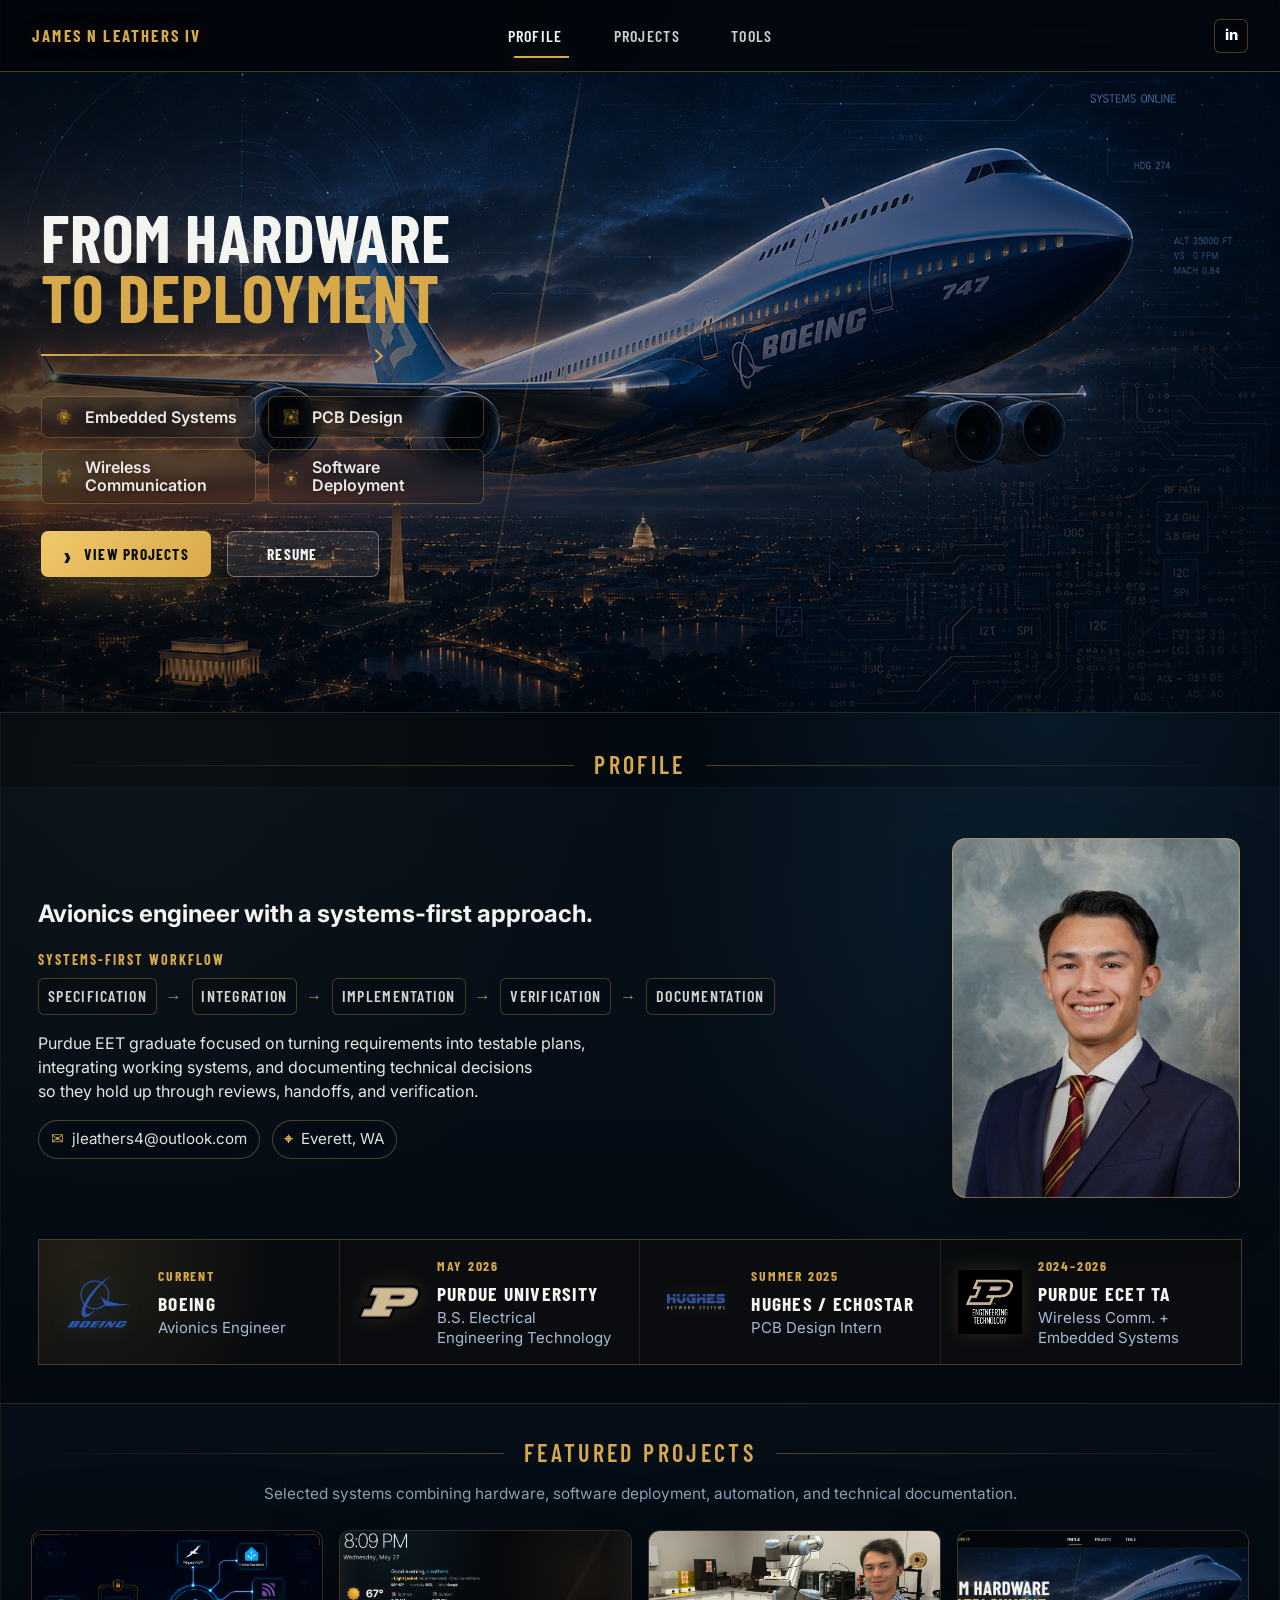
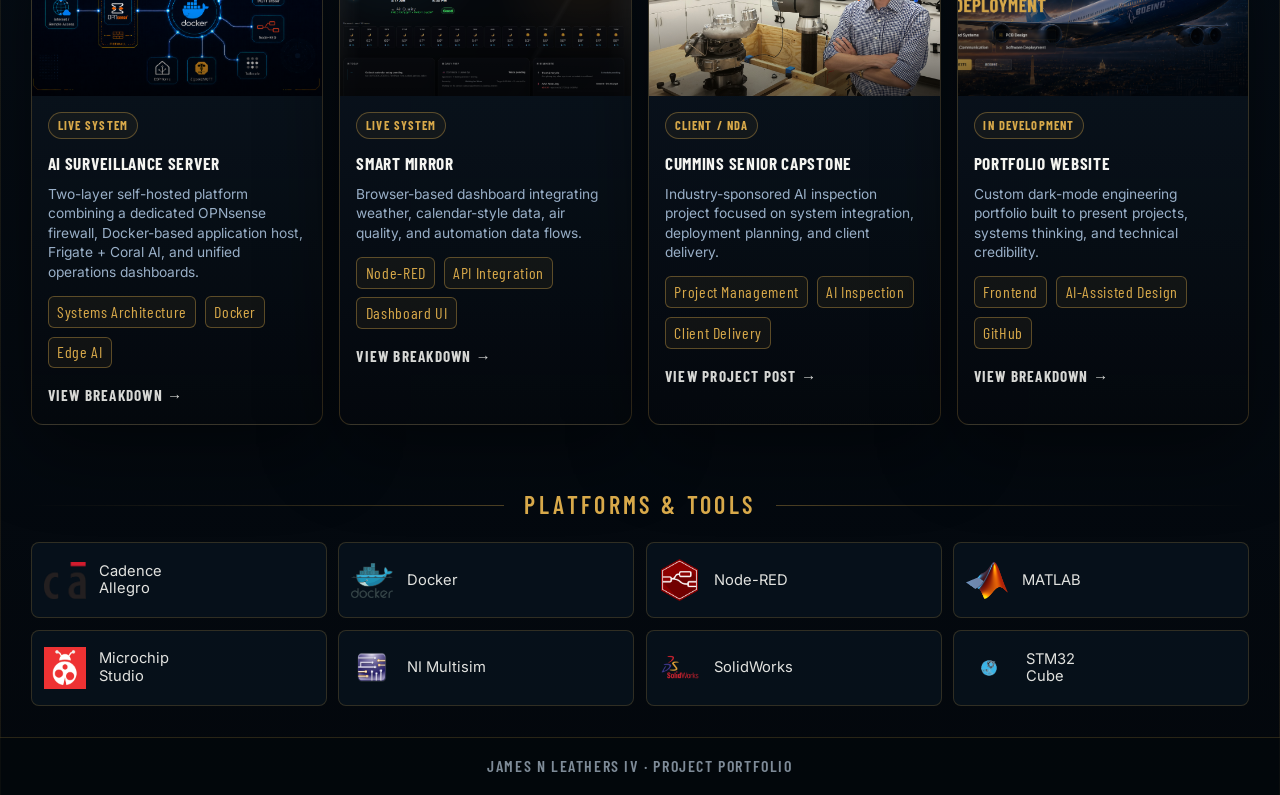
==== index.html @ 1b61bed4 "Add files via upload" ====
<!DOCTYPE html>
<html lang="en">
<head>
  <meta charset="UTF-8" />
  <meta name="viewport" content="width=device-width, initial-scale=1.0" />
  <title>James Leathers IV | Project Portfolio</title>
  <meta name="description" content="Project portfolio for James Leathers IV — embedded systems, PCB design, RF, automation, and intelligent systems." />
  <link rel="stylesheet" href="styles.css" />
  <link rel="preconnect" href="https://fonts.googleapis.com">
  <link rel="preconnect" href="https://fonts.gstatic.com" crossorigin>
  <link href="https://fonts.googleapis.com/css2?family=Barlow+Condensed:wght@500;600;700&family=Inter:wght@400;500;600;700&display=swap" rel="stylesheet">
</head>
<body>
  <div class="site-shell">
    <header class="topbar">
      <a class="brand" href="#top" aria-label="James Leathers IV home"><span class="brand-word">JAMES N LEATHERS IV</span></a>
      <nav class="nav" aria-label="Primary navigation">
        <a href="#profile">Profile</a>
        <a href="#projects">Projects</a>
        <a href="#tools">Tools</a>
      </nav>
      <a class="nav-icon" href="https://www.linkedin.com/in/james-n-leathers-iv/" target="_blank" rel="noreferrer" aria-label="LinkedIn profile">in</a>
    </header>

    <main id="top">
      <section class="hero hero-with-background">
        <div class="hero-background" role="img" aria-label="Boeing 747 over Washington D.C. with electronics overlay"></div>
        <div class="hero-copy">
          <p class="eyebrow">Project Portfolio</p>
          <h1 class="hero-positioning"><span>From Hardware</span><strong>To Deployment</strong></h1>
          <div class="rule"></div>
          <div class="focus-grid" aria-label="Primary engineering focus areas">
            <span><img class="focus-icon" src="assets/focus-embedded-systems.png" alt=""> Embedded Systems</span>
            <span><img class="focus-icon" src="assets/focus-pcb-design.png" alt=""> PCB Design</span>
            <span><img class="focus-icon" src="assets/focus-wireless-communication.png" alt=""> Wireless Communication</span>
            <span><img class="focus-icon" src="assets/focus-software-deployment.png" alt=""> Software Deployment</span>
          </div>
          <div class="hero-actions">
            <a class="btn btn-primary" href="#projects"><span class="btn-arrow">›</span>View Projects</a>
            <a class="btn btn-secondary btn-resume" href="resume.pdf" target="_blank" download="Leathers_James_Resume_2025.pdf">Resume <span class="download-icon">↓</span></a>
          </div>
        </div>
      </section>

      <section class="profile-title-wrap" aria-label="Profile section heading">
        <div class="section-title"><span></span><h2>Profile</h2><span></span></div>
      </section>

      <section class="profile-snapshot integrated-profile" id="profile" aria-label="Profile and experience">
        <div class="profile-main">
          <h2>Avionics engineer with a systems-first approach.</h2>

          <div class="workflow-block" aria-label="Systems-first workflow">
            <div class="workflow-caption">Systems-first workflow</div>
            <div class="method-line">
              <span>Specification</span>
              <i>→</i>
              <span>Integration</span>
              <i>→</i>
              <span>Implementation</span>
              <i>→</i>
              <span>Verification</span>
              <i>→</i>
              <span>Documentation</span>
            </div>
          </div>

          <p>
            Purdue EET graduate focused on turning requirements into testable plans,<br>integrating working systems, and documenting technical decisions<br>so they hold up through reviews, handoffs, and verification.
          </p>

          <div class="profile-contact-row" aria-label="Contact information">
            <a href="mailto:jleathers4@outlook.com"><span>✉</span>jleathers4@outlook.com</a>
            <span><span>⌖</span>Everett, WA</span>
          </div>
        </div>

        <div class="profile-photo-card">
          <div class="profile-photo-placeholder">
            <span>Professional<br>Headshot</span>
          </div>
        </div>

        <div class="experience-timeline" aria-label="Education and experience timeline">
          <article class="timeline-item current">
            <img class="timeline-logo boeing-timeline-logo" src="assets/boeing-logo.webp" alt="Boeing logo">
            <div>
              <span class="timeline-year">Current</span>
              <h3>Boeing</h3>
              <p>Avionics Engineer</p>
            </div>
          </article>
          <article class="timeline-item">
            <img class="timeline-logo" src="assets/purdue-logo.png" alt="Purdue University logo">
            <div>
              <span class="timeline-year">May 2026</span>
              <h3>Purdue University</h3>
              <p>B.S. Electrical Engineering Technology</p>
            </div>
          </article>
          <article class="timeline-item">
            <img class="timeline-logo hughes-timeline-logo" src="assets/hughes-logo.svg" alt="Hughes Network Systems logo">
            <div>
              <span class="timeline-year">Summer 2025</span>
              <h3>Hughes / EchoStar</h3>
              <p>PCB Design Intern</p>
            </div>
          </article>
          <article class="timeline-item">
            <img class="timeline-logo" src="assets/soet-logo.png" alt="Purdue Engineering Technology logo">
            <div>
              <span class="timeline-year">2024–2026</span>
              <h3>Purdue ECET TA</h3>
              <p>Wireless Comm. + Embedded Systems</p>
            </div>
          </article>
        </div>
      </section>

      <section class="section" id="projects">
        <div class="section-title"><span></span><h2>Featured Projects</h2><span></span></div>
        <p class="section-subtitle">Selected systems combining hardware, software deployment, automation, and technical documentation.</p>
        <div class="project-grid">
          <a class="project-card project-link-card" href="ai-surveillance-server.html">
            <div class="project-image img-server"></div>
            <div class="project-body">
              <span class="status-label">Live System</span>
              <h3>AI Surveillance Server</h3>
              <p class="project-summary">Two-layer self-hosted platform combining a dedicated OPNsense firewall, Docker-based application host, Frigate + Coral AI, and unified operations dashboards.</p>
              <div class="tags"><span>Systems Architecture</span><span>Docker</span><span>Edge AI</span></div>
              <span class="project-cta">View Breakdown →</span>
            </div>
          </a>

          <a class="project-card project-link-card" href="smart-mirror.html">
            <div class="project-image img-smart-mirror-photo"></div>
            <div class="project-body">
              <span class="status-label">Live System</span>
              <h3>Smart Mirror</h3>
              <p class="project-summary">Browser-based dashboard integrating weather, calendar-style data, air quality, and automation data flows.</p>
              <div class="tags"><span>Node-RED</span><span>API Integration</span><span>Dashboard UI</span></div>
              <span class="project-cta">View Breakdown →</span>
            </div>
          </a>

          <a class="project-card project-link-card" href="https://www.linkedin.com/posts/activity-7455342329000775680-ZQ-w/" target="_blank" rel="noreferrer">
            <div class="project-image img-cummins-photo"></div>
            <div class="project-body">
              <span class="status-label">Client / NDA</span>
              <h3>Cummins Senior Capstone</h3>
              <p class="project-summary">Industry-sponsored AI inspection project focused on system integration, deployment planning, and client delivery.</p>
              <div class="tags"><span>Project Management</span><span>AI Inspection</span><span>Client Delivery</span></div>
              <span class="project-cta">View Project Post →</span>
            </div>
          </a>

          <a class="project-card project-link-card" href="portfolio-website.html">
            <div class="project-image img-portfolio-website"></div>
            <div class="project-body">
              <span class="status-label">In Development</span>
              <h3>Portfolio Website</h3>
              <p class="project-summary">Custom dark-mode engineering portfolio built to present projects, systems thinking, and technical credibility.</p>
              <div class="tags"><span>Frontend</span><span>AI-Assisted Design</span><span>GitHub</span></div>
              <span class="project-cta">View Breakdown →</span>
            </div>
          </a>
        </div>
      </section>

      <section class="tools" id="tools">
        <div class="section-title compact"><span></span><h2>Platforms &amp; Tools</h2><span></span></div>
        <div class="tool-grid logo-tool-grid">
          <span><img src="assets/cadence-logo.png" alt="Cadence logo"><em>Cadence<br>Allegro</em></span>
          <span><img src="assets/docker-logo.png" alt="Docker logo"><em>Docker</em></span>
          <span><img src="assets/node-red-logo.png" alt="Node-RED logo"><em>Node-RED</em></span>
          <span><img src="assets/matlab-logo.png" alt="MATLAB logo"><em>MATLAB</em></span>
          <span><img src="assets/microchip-studio-logo.png" alt="Microchip Studio logo"><em>Microchip<br>Studio</em></span>
          <span><img src="assets/ni-multisim-logo.webp" alt="NI Multisim logo"><em>NI Multisim</em></span>
          <span><img src="assets/solidworks-logo.png" alt="SolidWorks logo"><em>SolidWorks</em></span>
          <span class="stm32-tool"><img src="assets/stm32-cube-logo-transparent.png" alt="STM32 Cube logo"><em>STM32<br>Cube</em></span>
        </div>
      </section>
    </main>
      <footer class="footer"><span>James N Leathers IV · Project Portfolio</span></footer>
  </div>
  <script src="script.js"></script>
</body>
</html>
---- styles.css ----
:root{--bg:#04080d;--panel:#07111b;--ink:#f4f4f0;--muted:#9aa8b7;--gold:#d8a94a;--gold-2:#f0c86a;--blue:#2d8fd7;--line:rgba(216,169,74,.34);--shadow:0 24px 80px rgba(0,0,0,.48)}*{box-sizing:border-box}html{scroll-behavior:smooth}body{margin:0;color:var(--ink);background:radial-gradient(circle at 78% 12%,rgba(45,143,215,.16),transparent 36rem),radial-gradient(circle at 12% 32%,rgba(216,169,74,.09),transparent 30rem),linear-gradient(180deg,#03060a 0%,#06101a 45%,#03070c 100%);font-family:Inter,system-ui,-apple-system,BlinkMacSystemFont,"Segoe UI",sans-serif;line-height:1.5;overflow-x:hidden}body:before{content:"";position:fixed;inset:0;pointer-events:none;opacity:.22;background-image:linear-gradient(rgba(255,255,255,.035) 1px,transparent 1px),linear-gradient(90deg,rgba(255,255,255,.035) 1px,transparent 1px);background-size:44px 44px;mask-image:linear-gradient(to bottom,#000,transparent 75%)}a{color:inherit;text-decoration:none}.site-shell{min-height:100vh;background:linear-gradient(90deg,rgba(216,169,74,.10) 0 1px,transparent 1px calc(100% - 1px),rgba(216,169,74,.10) calc(100% - 1px) 100%)}.topbar{position:sticky;top:0;z-index:30;height:76px;display:flex;align-items:center;justify-content:space-between;padding:0 clamp(1.25rem,4vw,3rem);background:rgba(3,7,12,.84);backdrop-filter:blur(18px);border-bottom:1px solid var(--line)}.brand-mark{font-family:"Barlow Condensed",sans-serif;font-size:2.6rem;line-height:1;font-weight:700;letter-spacing:-.1em;color:var(--gold);text-shadow:0 0 24px rgba(216,169,74,.25)}.brand-mark.small{font-size:2rem}.nav{display:flex;align-items:center;gap:clamp(1rem,4vw,3rem);text-transform:uppercase;font-family:"Barlow Condensed",sans-serif;letter-spacing:.08em;font-weight:600}.nav a{color:rgba(244,244,240,.84);position:relative;padding:1.7rem 0}.nav a:hover,.nav a.active{color:var(--ink)}.nav a.active:after,.nav a:hover:after{content:"";position:absolute;height:2px;left:12%;right:12%;bottom:.95rem;background:var(--gold);box-shadow:0 0 20px rgba(216,169,74,.5)}.nav-icon{display:grid;place-items:center;width:34px;height:34px;border:1px solid var(--line);border-radius:6px;color:var(--gold);font-weight:800}.hero{min-height:580px;display:grid;grid-template-columns:minmax(0,.92fr) minmax(0,1.28fr);border-bottom:1px solid rgba(216,169,74,.16);overflow:hidden}.hero-copy{position:relative;padding:clamp(3.5rem,7vw,6.25rem) clamp(1.5rem,5vw,4rem);isolation:isolate}.hero-copy:before{content:"";position:absolute;inset:0;opacity:.34;z-index:-1;background:linear-gradient(135deg,transparent 0 76%,rgba(216,169,74,.5) 76% calc(76% + 2px),transparent calc(76% + 2px)),radial-gradient(circle at 10% 90%,rgba(216,169,74,.08),transparent 16rem),repeating-linear-gradient(0deg,transparent 0 24px,rgba(216,169,74,.05) 24px 25px)}.eyebrow{color:var(--gold);text-transform:uppercase;font-family:"Barlow Condensed",sans-serif;letter-spacing:.12em;font-size:clamp(1rem,1.3vw,1.25rem);font-weight:600;margin:0 0 1.35rem}h1{margin:0;font-family:"Barlow Condensed",sans-serif;text-transform:uppercase;line-height:.9;letter-spacing:.01em;font-size:clamp(5.25rem,11vw,9.5rem)}h1 span,h1 strong{display:block}h1 span{color:var(--ink)}h1 strong{color:var(--gold);font-weight:700}.rule{width:min(100%,440px);height:2px;background:linear-gradient(90deg,var(--gold),transparent);margin:2rem 0 1.65rem;position:relative}.rule:after{content:"";position:absolute;right:0;top:-3px;width:8px;height:8px;border-top:2px solid var(--gold);border-right:2px solid var(--gold);transform:rotate(45deg)}.specialties{margin:0;color:var(--ink);font-size:clamp(1rem,1.4vw,1.18rem);font-weight:500}.specialties span{color:var(--gold);margin:0 .5rem}.support{color:var(--muted);max-width:410px;font-size:1.05rem;margin:1.25rem 0 2.2rem}.hero-actions{display:flex;align-items:center;gap:1.4rem;flex-wrap:wrap}.btn{min-height:54px;display:inline-flex;align-items:center;justify-content:center;gap:.7rem;padding:0 1.75rem;border-radius:7px;text-transform:uppercase;font-family:"Barlow Condensed",sans-serif;letter-spacing:.08em;font-weight:700;font-size:1.05rem;transition:transform .18s ease}.btn:hover{transform:translateY(-2px)}.btn-primary{background:linear-gradient(135deg,var(--gold-2),var(--gold));color:#080b0f;box-shadow:0 14px 36px rgba(216,169,74,.24)}.btn-secondary{background:rgba(4,8,13,.42);border:1px solid var(--gold);color:var(--ink);min-width:140px}.btn-arrow{font-size:1.8rem;line-height:.6}.hero-visual{position:relative;min-height:580px;border-left:2px solid var(--line);clip-path:polygon(8% 0,100% 0,100% 100%,0 100%);margin-left:-5rem;background:#07111b}.flight-panel{position:absolute;inset:0;overflow:hidden;background:linear-gradient(180deg,rgba(9,42,69,.55),rgba(4,8,13,.22) 45%,rgba(4,8,13,.95)),radial-gradient(circle at 74% 20%,rgba(63,173,255,.26),transparent 22rem),radial-gradient(circle at 34% 54%,rgba(216,169,74,.14),transparent 18rem),linear-gradient(135deg,#081522,#02060b)}.flight-panel:before{content:"";position:absolute;inset:0;background:linear-gradient(rgba(45,143,215,.08) 1px,transparent 1px),linear-gradient(90deg,rgba(45,143,215,.08) 1px,transparent 1px);background-size:34px 34px;opacity:.55}.flight-panel:after{content:"";position:absolute;left:10%;right:-15%;bottom:0;height:34%;background:radial-gradient(circle at 20% 40%,rgba(216,169,74,.55) 0 1px,transparent 3px),radial-gradient(circle at 70% 60%,rgba(216,169,74,.45) 0 1px,transparent 3px);background-size:32px 20px,44px 28px;opacity:.58;transform:perspective(450px) rotateX(60deg);transform-origin:bottom}.plane{position:absolute;width:min(65vw,720px);height:230px;top:22%;right:3%;transform:rotate(-10deg);filter:drop-shadow(0 28px 50px rgba(0,0,0,.55))}.fuselage{position:absolute;width:76%;height:42%;right:0;top:35%;border-radius:100% 14% 20% 100%/60% 50% 50% 60%;background:linear-gradient(175deg,rgba(255,255,255,.9),rgba(91,119,148,.96) 35%,rgba(6,35,65,.95) 54%,rgba(2,10,18,.98) 78%);overflow:hidden}.fuselage:before{content:"787";position:absolute;right:17%;top:22%;font-family:"Barlow Condensed",sans-serif;color:rgba(255,255,255,.78);font-weight:700;letter-spacing:.15em}.fuselage:after{content:"";position:absolute;left:14%;right:22%;top:32%;height:6px;background:repeating-linear-gradient(90deg,rgba(244,244,240,.72) 0 7px,transparent 7px 18px);border-radius:999px}.wing{position:absolute;background:linear-gradient(90deg,rgba(17,35,52,.7),rgba(196,218,237,.9),rgba(18,34,50,.6));height:18px;border-radius:100%}.wing-left{width:54%;top:68%;left:8%;transform:rotate(18deg)}.wing-right{width:44%;top:45%;right:20%;transform:rotate(-16deg)}.tail{position:absolute;left:17%;top:22%;width:75px;height:100px;background:linear-gradient(135deg,#163f64,#a9c6dd);clip-path:polygon(24% 100%,82% 0,100% 100%);opacity:.9}.engine-left,.engine-right{position:absolute;width:72px;height:72px;border-radius:50%;background:radial-gradient(circle,#07101a 0 25%,#d3e5f5 27% 37%,#0b1d2d 39% 100%);border:2px solid rgba(255,255,255,.25)}.engine-left{left:36%;top:64%}.engine-right{right:19%;top:68%;width:62px;height:62px}.hud-radar{position:absolute;width:250px;height:250px;left:16%;top:12%;border-radius:50%;border:1px solid rgba(216,169,74,.45);box-shadow:inset 0 0 0 44px rgba(216,169,74,.035),inset 0 0 0 82px rgba(45,143,215,.06)}.hud-radar:before,.hud-radar:after{content:"";position:absolute;inset:50% auto auto 50%;width:50%;height:1px;transform-origin:left;background:linear-gradient(90deg,rgba(216,169,74,.85),transparent)}.hud-radar:before{transform:rotate(28deg)}.hud-radar:after{transform:rotate(120deg)}.hud-scanline{position:absolute;top:14%;left:0;right:0;height:1px;background:linear-gradient(90deg,transparent,rgba(99,183,255,.8),transparent);box-shadow:0 0 24px rgba(99,183,255,.68)}.circuit-overlay{position:absolute;right:5%;bottom:9%;width:42%;height:34%;opacity:.72;background:linear-gradient(90deg,transparent 0 20%,rgba(216,169,74,.22) 20% 21%,transparent 21%),linear-gradient(0deg,transparent 0 35%,rgba(216,169,74,.18) 35% 36%,transparent 36%),linear-gradient(90deg,rgba(216,169,74,.14),transparent);border-left:1px solid rgba(216,169,74,.32);border-bottom:1px solid rgba(216,169,74,.32)}.chip-label{position:absolute;font-family:"Barlow Condensed",sans-serif;letter-spacing:.08em;color:rgba(157,202,242,.82);font-size:.82rem}.chip-label.top{top:-130%;right:2%}.chip-label.rf{right:5%;top:6%;color:rgba(216,169,74,.9)}.chip-label.bus{left:18%;bottom:18%}.section,.experience-band,.tools{padding:2.4rem clamp(1.25rem,3vw,2.6rem)}.section-title{display:grid;grid-template-columns:1fr auto 1fr;align-items:center;gap:1.25rem;margin-bottom:1.6rem}.section-title span{height:1px;background:linear-gradient(90deg,transparent,var(--line))}.section-title span:last-child{background:linear-gradient(90deg,var(--line),transparent)}.section-title h2{margin:0;color:var(--gold);text-transform:uppercase;font-family:"Barlow Condensed",sans-serif;letter-spacing:.14em;font-weight:600;font-size:clamp(1.2rem,2vw,1.5rem)}.section-title.compact{margin-bottom:1.2rem}.project-grid{display:grid;grid-template-columns:repeat(4,minmax(0,1fr));gap:clamp(1rem,2vw,1.45rem)}.project-card{background:linear-gradient(180deg,rgba(12,23,35,.92),rgba(4,8,13,.9));border:1px solid rgba(216,169,74,.22);border-radius:12px;overflow:hidden;box-shadow:var(--shadow);transition:transform .18s ease,border-color .18s ease}.project-card:hover{transform:translateY(-4px);border-color:rgba(216,169,74,.55)}.project-image{min-height:195px;position:relative;overflow:hidden;background:#07111b}.project-image:after{content:"";position:absolute;inset:0;background:linear-gradient(180deg,transparent 45%,rgba(0,0,0,.55))}.img-server{background-image:url('assets/ai-surveillance-server-cover.png');background-size:cover;background-position:center;background-repeat:no-repeat}.camera-dome{position:absolute;left:10%;top:10%;width:72px;height:52px;border-radius:80px 80px 16px 16px;background:radial-gradient(circle at 45% 55%,#111 0 22%,#cfd7de 23% 43%,#1a222b 44%);z-index:1}.rack-lights{position:absolute;left:32%;right:10%;top:20%;bottom:14%;background:radial-gradient(circle,rgba(45,143,215,1) 0 2px,transparent 3px);background-size:26px 21px;box-shadow:inset 0 0 0 1px rgba(255,255,255,.08)}.img-robot{background:linear-gradient(180deg,rgba(255,255,255,.14),transparent),linear-gradient(135deg,#1f252a,#111820 60%,#05080d)}.robot-dog{position:absolute;left:16%;top:30%;width:70%;height:42%}.robot-body{position:absolute;width:62%;height:46%;left:22%;top:18%;border-radius:15px;background:linear-gradient(135deg,#2c3034,#d8a94a 36%,#1a1d21 38%,#111);box-shadow:0 12px 24px rgba(0,0,0,.35)}.robot-head{position:absolute;width:22%;height:40%;left:4%;top:22%;border-radius:10px;background:linear-gradient(135deg,#d8a94a,#1a1d21)}.leg{position:absolute;width:9px;height:70px;background:#0d1116;border-radius:999px;transform-origin:top}.l1{left:28%;top:55%;transform:rotate(18deg)}.l2{left:42%;top:55%;transform:rotate(-12deg)}.l3{right:28%;top:55%;transform:rotate(15deg)}.l4{right:10%;top:55%;transform:rotate(-18deg)}.img-radio{background:radial-gradient(circle at 72% 15%,rgba(216,169,74,.38),transparent 9rem),repeating-linear-gradient(90deg,rgba(216,169,74,.17) 0 1px,transparent 1px 18px),linear-gradient(135deg,#0d1b17,#02070b)}.radio-board{position:absolute;inset:24px;border:1px solid rgba(216,169,74,.32);border-radius:10px;background:radial-gradient(circle,rgba(216,169,74,.75) 0 2px,transparent 3px),linear-gradient(135deg,#13281e,#08100d);background-size:24px 24px,auto}.lcd{position:absolute;top:28%;left:17%;width:58%;padding:.7rem .6rem;text-align:center;background:#94a969;color:#18200a;border:4px solid #101610;border-radius:6px;font-family:"Barlow Condensed",sans-serif;font-size:2rem;font-weight:700}.lcd small{font-size:.9rem}.knob{position:absolute;width:54px;height:54px;right:10%;bottom:12%;border-radius:50%;background:radial-gradient(circle,#f3eee2 0 14%,#7e8589 15% 48%,#15191c 49%)}.img-cummins{background:linear-gradient(180deg,rgba(255,255,255,.08),transparent),linear-gradient(135deg,#17301f,#05100b 70%)}.engine-block{position:absolute;left:12%;right:12%;top:31%;height:45%;border-radius:10px;background:linear-gradient(90deg,#2d5d3f 0 66%,#0c2f20 66%),repeating-linear-gradient(90deg,rgba(255,255,255,.18) 0 4px,transparent 4px 18px);box-shadow:0 0 0 3px rgba(32,68,44,.7),0 18px 34px rgba(0,0,0,.45)}.engine-lines{position:absolute;left:17%;top:20%;width:72%;height:20%;border-top:8px solid #244b32;border-bottom:6px solid #244b32}.project-body{padding:1.1rem 1.15rem 1.25rem}.project-body h3{margin:0 0 .85rem;font-family:"Barlow Condensed",sans-serif;text-transform:uppercase;letter-spacing:.04em;font-size:clamp(1.15rem,1.7vw,1.45rem)}.tags{display:flex;gap:.55rem;flex-wrap:wrap}.tags span{border:1px solid rgba(216,169,74,.38);color:var(--gold);border-radius:6px;padding:.25rem .6rem;font-family:"Barlow Condensed",sans-serif;letter-spacing:.04em;background:rgba(216,169,74,.06)}.experience-band{padding-top:.5rem}.cred-grid{display:grid;grid-template-columns:1.3fr 1fr .8fr .8fr;gap:0;border-top:1px solid rgba(216,169,74,.18);border-bottom:1px solid rgba(216,169,74,.18);background:rgba(4,8,13,.38)}.cred{display:flex;gap:1rem;align-items:center;min-height:112px;padding:1.25rem clamp(1rem,2vw,1.75rem);border-right:1px solid rgba(216,169,74,.22)}.cred:last-child{border-right:0}.cred h3{margin:0;font-family:"Barlow Condensed",sans-serif;text-transform:uppercase;letter-spacing:.06em;font-size:1.25rem}.cred p{margin:.15rem 0 0;color:var(--muted);font-size:.95rem}.cred strong{color:var(--gold);font-weight:600}.cred-icon{min-width:48px;height:48px;border:1px solid rgba(216,169,74,.3);border-radius:9px;display:grid;place-items:center;color:var(--gold);font-size:1.55rem}.purdue-p{font-family:Georgia,serif;font-size:2rem;font-weight:900;border:none;filter:drop-shadow(0 0 12px rgba(216,169,74,.2))}.tools{padding-top:.25rem}.tool-grid{display:grid;grid-template-columns:repeat(8,minmax(0,1fr));gap:.7rem}.tool-grid span{min-height:68px;display:flex;align-items:center;gap:.7rem;padding:.75rem;border-radius:8px;background:rgba(8,18,29,.86);border:1px solid rgba(216,169,74,.2);color:rgba(244,244,240,.92);font-size:.92rem}.tool-grid b{width:30px;height:30px;display:grid;place-items:center;color:var(--gold);background:rgba(216,169,74,.08);border-radius:6px;font-family:"Barlow Condensed",sans-serif;font-size:1.05rem}.footer{display:grid;grid-template-columns:auto 1fr auto auto;gap:clamp(1rem,5vw,4rem);align-items:center;padding:1.7rem clamp(1.25rem,3vw,2.6rem);border-top:1px solid rgba(216,169,74,.2);color:var(--muted);background:rgba(3,7,12,.72)}.footer a:hover{color:var(--gold)}@media(max-width:980px){.topbar{height:auto;min-height:72px}.nav{gap:1.2rem}.hero{grid-template-columns:1fr}.hero-visual{clip-path:none;margin-left:0;min-height:420px;border-left:0;border-top:1px solid var(--line)}.project-grid{grid-template-columns:repeat(2,minmax(0,1fr))}.cred-grid{grid-template-columns:repeat(2,1fr)}.cred:nth-child(2){border-right:0}.cred:nth-child(1),.cred:nth-child(2){border-bottom:1px solid rgba(216,169,74,.22)}.tool-grid{grid-template-columns:repeat(4,minmax(0,1fr))}.footer{grid-template-columns:1fr}}@media(max-width:640px){.topbar{align-items:flex-start;gap:1rem;padding-top:1rem;padding-bottom:1rem}.nav{display:none}.nav-icon{margin-left:auto}h1{font-size:clamp(4.5rem,22vw,6.5rem)}.hero-copy{padding:3rem 1.25rem}.hero-visual{min-height:340px}.plane{width:610px;right:-170px;top:20%}.project-grid,.cred-grid,.tool-grid{grid-template-columns:1fr}.cred,.cred:nth-child(2){border-right:0;border-bottom:1px solid rgba(216,169,74,.22)}.cred:last-child{border-bottom:0}.section-title{grid-template-columns:1fr;gap:.4rem}.section-title span{display:none}}

/* Requested content/layout refinements */
.brand-word{
  font-family:"Barlow Condensed",sans-serif;
  text-transform:uppercase;
  color:var(--gold);
  font-weight:700;
  letter-spacing:.14em;
  font-size:1.45rem;
  line-height:1;
  text-shadow:0 0 24px rgba(216,169,74,.25);
  white-space:nowrap;
}
.footer{
  grid-template-columns:1fr auto auto auto;
}
.footer-mark{
  justify-self:end;
  letter-spacing:.03em;
  white-space:nowrap;
}
@media(max-width:980px){
  .footer{grid-template-columns:1fr;}
  .footer-mark{justify-self:start;}
}


/* Hero concept image replacement */
.hero-image-panel{
  position:absolute;
  inset:0;
  overflow:hidden;
  background:
    linear-gradient(180deg, rgba(6,12,20,0.10), rgba(4,8,13,0.18)),
    url("assets/hero-plane-concept.png");
  background-size: cover;
  background-position: center center;
  background-repeat:no-repeat;
}
.hero-image-panel::before{
  content:"";
  position:absolute;
  inset:0;
  background:linear-gradient(180deg, rgba(8,18,29,0.04), rgba(8,18,29,0.22));
  pointer-events:none;
}
@media(max-width:980px){
  .hero-image-panel{
    background-position:center top;
  }
}
@media(max-width:640px){
  .hero-image-panel{
    background-position:62% center;
  }
}


/* Full-width top background using the generated 747/DC concept */
.hero.hero-with-background{
  position:relative;
  display:block;
  min-height:720px;
  overflow:hidden;
  border-bottom:1px solid rgba(216,169,74,.16);
  isolation:isolate;
  background:#06101a;
}
.hero-background{
  position:absolute;
  inset:0;
  z-index:0;
  background:
    linear-gradient(180deg, rgba(4,8,13,.18), rgba(4,8,13,.22)),
    url("assets/hero-top-background.png");
  background-position:center center;
  background-repeat:no-repeat;
  background-size:cover;
}
.hero-background::after{
  content:"";
  position:absolute;
  inset:0;
  background:
    linear-gradient(90deg, rgba(4,8,13,.36) 0%, rgba(4,8,13,.12) 24%, rgba(4,8,13,0) 42%),
    linear-gradient(180deg, rgba(2,7,12,.08), rgba(2,7,12,.18));
}
.hero-copy{
  position:relative;
  z-index:2;
  width:min(48%, 760px);
  min-height:720px;
  display:flex;
  flex-direction:column;
  justify-content:center;
  padding:clamp(3.5rem,7vw,6.25rem) clamp(1.5rem,5vw,4rem);
}
.hero-copy::before{
  content:"";
  position:absolute;
  inset:0;
  z-index:-1;
  background:
    linear-gradient(90deg,
      rgba(3,7,12,.92) 0%,
      rgba(3,7,12,.82) 24%,
      rgba(3,7,12,.58) 48%,
      rgba(3,7,12,.22) 72%,
      rgba(3,7,12,0) 100%),
    radial-gradient(circle at 18% 85%, rgba(216,169,74,.10), transparent 16rem);
}
.hero-copy::after{
  content:"";
  position:absolute;
  top:0;
  right:-2px;
  width:2px;
  height:100%;
  background:linear-gradient(180deg, transparent 0%, rgba(216,169,74,.70) 10%, rgba(216,169,74,.32) 65%, transparent 100%);
  transform:skewX(-10deg);
  opacity:.85;
}
.support{
  color:rgba(235,240,247,.82);
  text-shadow:0 2px 10px rgba(0,0,0,.28);
}
.specialties,
.eyebrow,
.hero-copy h1,
.rule{
  position:relative;
}
@media(max-width:1100px){
  .hero.hero-with-background{min-height:640px;}
  .hero-copy{width:min(58%, 760px); min-height:640px;}
}
@media(max-width:980px){
  .hero.hero-with-background{min-height:580px;}
  .hero-copy{
    width:100%;
    min-height:580px;
  }
  .hero-copy::before{
    background:linear-gradient(180deg,
      rgba(3,7,12,.82) 0%,
      rgba(3,7,12,.62) 40%,
      rgba(3,7,12,.34) 74%,
      rgba(3,7,12,.20) 100%);
  }
  .hero-copy::after{display:none;}
  .hero-background{background-position:64% center;}
}
@media(max-width:640px){
  .hero.hero-with-background{min-height:520px;}
  .hero-copy{min-height:520px; padding:3rem 1.25rem;}
  .hero-background{background-position:71% center;}
}


/* Default density + simplified hero overlay refinements */
.topbar{
  height:64px;
  padding:0 clamp(1.25rem,3vw,2.25rem);
}

.brand-word{
  font-size:1.2rem;
  letter-spacing:.16em;
}

.nav{
  gap:clamp(1.1rem,3.2vw,2.6rem);
}

.nav a{
  padding:1.35rem 0;
  font-size:1rem;
}

.nav a.active::after,
.nav a:hover::after{
  bottom:.72rem;
}

.hero.hero-with-background{
  min-height:640px;
}

.hero-background{
  background-position:center center;
}

.hero-background::after{
  background:
    linear-gradient(90deg, rgba(3,7,12,.26) 0%, rgba(3,7,12,.08) 25%, rgba(3,7,12,0) 48%),
    linear-gradient(180deg, rgba(3,7,12,.10), rgba(3,7,12,.18));
}

.hero-copy{
  width:min(41%, 620px);
  min-height:640px;
  padding:clamp(3rem,5.4vw,4.5rem) clamp(1.5rem,3.2vw,3.2rem);
}

.hero-copy::before{
  background:
    linear-gradient(90deg,
      rgba(3,7,12,.88) 0%,
      rgba(3,7,12,.74) 30%,
      rgba(3,7,12,.46) 55%,
      rgba(3,7,12,.18) 78%,
      rgba(3,7,12,0) 100%),
    radial-gradient(circle at 18% 82%, rgba(216,169,74,.08), transparent 15rem);
}

.hero-copy::after{
  opacity:.42;
}

.hero-copy .eyebrow{
  display:none;
}

h1{
  font-size:clamp(4.25rem,7.8vw,7.65rem);
  line-height:.88;
}

.rule{
  width:min(100%,340px);
  margin:1.45rem 0 1.2rem;
}

.specialties{
  font-size:clamp(.95rem,1.05vw,1.08rem);
  font-weight:600;
  text-shadow:0 2px 10px rgba(0,0,0,.35);
}

.support{
  max-width:345px;
  font-size:.98rem;
  margin:1rem 0 1.8rem;
}

.btn{
  min-height:46px;
  padding:0 1.35rem;
  font-size:.96rem;
}

.section,
.experience-band,
.tools{
  padding:1.95rem clamp(1.25rem,2.4vw,2.25rem);
}

.project-grid{
  gap:1rem;
}

.project-image{
  min-height:165px;
}

.project-body{
  padding:.95rem 1rem 1.05rem;
}

.project-body h3{
  font-size:clamp(1.05rem,1.35vw,1.25rem);
}

.tags span{
  padding:.18rem .52rem;
}

.cred{
  min-height:96px;
}

.tool-grid span{
  min-height:60px;
}

.footer{
  padding:1.35rem clamp(1.25rem,2.4vw,2.25rem);
}

@media(max-width:1100px){
  .hero.hero-with-background{min-height:600px;}
  .hero-copy{width:min(50%, 650px); min-height:600px;}
}

@media(max-width:980px){
  .hero.hero-with-background{min-height:560px;}
  .hero-copy{
    width:100%;
    min-height:560px;
  }
  .hero-copy::before{
    background:
      linear-gradient(180deg,
        rgba(3,7,12,.82) 0%,
        rgba(3,7,12,.62) 40%,
        rgba(3,7,12,.34) 74%,
        rgba(3,7,12,.18) 100%);
  }
}

@media(max-width:640px){
  .hero.hero-with-background{min-height:500px;}
  .hero-copy{min-height:500px;}
  h1{font-size:clamp(3.8rem,18vw,5.5rem);}
}


/* Resume PDF + Purdue logo refinements */
.resume-icon{
  width:auto;
  min-width:44px;
  padding:0 .62rem;
  font-family:"Barlow Condensed",sans-serif;
  letter-spacing:.08em;
}
.education-cred{
  gap:1.35rem;
}
.purdue-logo{
  width:86px;
  max-width:26vw;
  height:auto;
  object-fit:contain;
  flex:0 0 auto;
  filter:drop-shadow(0 0 10px rgba(216,169,74,.16));
}
.education-cred h3{
  margin-bottom:.25rem;
}
.education-cred p{
  color:#b9d3ef;
  font-size:1rem;
}
.footer-resume{
  color:var(--gold);
  font-weight:600;
}
@media(max-width:640px){
  .purdue-logo{width:70px;}
}


/* Final nav/footer/credential refinements */
.nav-icon{
  text-transform:none;
  font-family:Inter, system-ui, sans-serif;
  font-size:.92rem;
}
.cred-logo{
  min-width:92px;
  height:52px;
  display:grid;
  place-items:center;
}
.cred-logo img{
  max-width:100%;
  max-height:42px;
  object-fit:contain;
  filter:brightness(1.08) contrast(1.05);
}
.hughes-logo-wrap{
  min-width:120px;
}
.footer{
  grid-template-columns:1fr auto auto;
}
.footer-resume{
  color:var(--gold);
  font-weight:700;
}
@media(max-width:980px){
  .footer{grid-template-columns:1fr;}
  .cred-logo,.hughes-logo-wrap{min-width:84px;}
}


/* SOET logo credential cards */
.soet-logo-wrap{
  min-width:82px;
  height:66px;
}
.soet-logo-wrap img{
  max-width:78px;
  max-height:62px;
  object-fit:contain;
  filter:drop-shadow(0 0 12px rgba(216,169,74,.15));
}
@media(max-width:980px){
  .soet-logo-wrap{min-width:72px;}
  .soet-logo-wrap img{max-width:68px;max-height:56px;}
}


/* Platforms & Tools logo update */
.logo-tool-grid{
  grid-template-columns:repeat(6,minmax(0,1fr));
}

.logo-tool-grid span{
  min-height:76px;
  justify-content:flex-start;
  gap:.9rem;
}

.logo-tool-grid img{
  width:42px;
  height:42px;
  object-fit:contain;
  display:block;
  flex:0 0 auto;
}

.logo-tool-grid em{
  font-style:normal;
  line-height:1.25;
}

.logo-tool-grid b{
  display:none;
}

@media(max-width:1100px){
  .logo-tool-grid{
    grid-template-columns:repeat(3,minmax(0,1fr));
  }
}

@media(max-width:640px){
  .logo-tool-grid{
    grid-template-columns:1fr;
  }
}


/* Final footer/nav + education color fixes */
.nav-icon{
  display:grid;
  place-items:center;
  width:34px;
  height:34px;
  border:1px solid var(--line);
  border-radius:6px;
  color:var(--gold);
  font-weight:800;
  text-transform:none;
  font-family:Inter, system-ui, sans-serif;
  font-size:.92rem;
}

.education-subtext{
  color:var(--muted) !important;
}

.footer{
  grid-template-columns:1fr auto !important;
}

.footer a[href*="linkedin"],
.footer .footer-mark,
.footer .footer-resume{
  display:none !important;
}

@media(max-width:980px){
  .footer{
    grid-template-columns:1fr !important;
  }
}


/* Top-right LinkedIn button final override */
.nav-icon{
  display:grid;
  place-items:center;
  width:34px;
  height:34px;
  border:1px solid var(--line);
  border-radius:6px;
  color:var(--gold);
  font-family:Inter, system-ui, sans-serif;
  font-size:.92rem;
  font-weight:800;
  text-transform:none;
}


/* Correct top-right LinkedIn button and footer cleanup */
.topbar > .nav-icon,
a.nav-icon{
  display:grid !important;
  place-items:center !important;
  width:34px !important;
  height:34px !important;
  border:1px solid var(--line) !important;
  border-radius:6px !important;
  color:var(--gold) !important;
  font-family:Inter, system-ui, sans-serif !important;
  font-size:.92rem !important;
  font-weight:800 !important;
  text-transform:none !important;
}
.footer a[href="resume.pdf"],
.footer a[href*="linkedin.com/in/james-n-leathers-iv"],
.footer .footer-resume,
.footer .footer-mark{
  display:none !important;
}
.footer{
  grid-template-columns:1fr auto !important;
}


/* Platforms & Tools logo layout update */
.logo-tool-grid{
  grid-template-columns:repeat(8,minmax(0,1fr));
}

.logo-tool-grid span{
  min-height:76px;
  justify-content:flex-start;
  gap:.85rem;
}

.logo-tool-grid img{
  width:42px;
  height:42px;
  object-fit:contain;
  display:block;
  flex:0 0 auto;
}

.logo-tool-grid em{
  font-style:normal;
  line-height:1.22;
}

.logo-tool-grid b{
  display:none;
}

@media(max-width:1280px){
  .logo-tool-grid{
    grid-template-columns:repeat(4,minmax(0,1fr));
  }
}

@media(max-width:720px){
  .logo-tool-grid{
    grid-template-columns:repeat(2,minmax(0,1fr));
  }
}

@media(max-width:460px){
  .logo-tool-grid{
    grid-template-columns:1fr;
  }
}


/* STM32 Cube logo cleanup */
.logo-tool-grid .stm32-tool img{
  width:46px;
  height:46px;
  object-fit:contain;
  object-position:center;
  background:transparent;
}

.logo-tool-grid .stm32-tool em{
  line-height:1.16;
}


/* Education card wording + longer header brand refinement */
.brand-word{
  font-size:1.05rem !important;
  letter-spacing:.13em !important;
}
.cred h3 br{
  display:block;
}
.cred h3{
  line-height:1.35;
}
@media(max-width:640px){
  .brand-word{
    font-size:.95rem !important;
    letter-spacing:.10em !important;
  }
}


/* Hero headline repurposed from name to positioning statement */
.hero-copy h1{
  font-size:clamp(4.1rem,7vw,7.2rem);
  max-width:620px;
}

.hero-copy h1 span,
.hero-copy h1 strong{
  letter-spacing:.015em;
}

.hero-copy .specialties{
  margin-bottom:1.9rem;
}


/* Smart Mirror project card + linked card refinements */
.project-link-card{
  display:block;
  color:inherit;
  text-decoration:none;
}

.img-smart-mirror{
  background:
    radial-gradient(circle at 75% 18%, rgba(216,169,74,.24), transparent 10rem),
    linear-gradient(135deg, rgba(18,42,63,.78), rgba(4,8,13,.92)),
    linear-gradient(rgba(45,143,215,.08) 1px, transparent 1px),
    linear-gradient(90deg, rgba(45,143,215,.08) 1px, transparent 1px);
  background-size:auto, auto, 26px 26px, 26px 26px;
}

.mirror-panel{
  position:absolute;
  inset:24px;
  border:1px solid rgba(216,169,74,.25);
  border-radius:14px;
  background:linear-gradient(135deg, rgba(6,18,30,.72), rgba(0,0,0,.34));
  box-shadow:inset 0 0 36px rgba(45,143,215,.08);
}

.mirror-line{
  position:absolute;
  left:18px;
  top:24px;
  width:42%;
  height:4px;
  border-radius:999px;
  background:rgba(216,169,74,.72);
}

.mirror-line.wide{
  top:44px;
  width:64%;
  background:rgba(157,202,242,.72);
}

.mirror-widget{
  position:absolute;
  right:20px;
  top:24px;
  width:72px;
  height:72px;
  border-radius:14px;
  border:1px solid rgba(157,202,242,.42);
  background:linear-gradient(135deg, rgba(45,143,215,.32), rgba(216,169,74,.10));
}

.mirror-flow{
  position:absolute;
  left:18px;
  right:18px;
  bottom:24px;
  height:42px;
  background:
    radial-gradient(circle, rgba(216,169,74,.95) 0 3px, transparent 4px),
    linear-gradient(90deg, transparent 0 14%, rgba(216,169,74,.48) 14% 15%, transparent 15% 48%, rgba(45,143,215,.48) 48% 49%, transparent 49% 82%, rgba(216,169,74,.48) 82% 83%, transparent 83%);
  background-size:58px 42px, auto;
}


/* Real project image covers for Smart Mirror and Cummins */
.img-smart-mirror-photo{
  background-image:url("assets/smart-mirror-cover.png");
  background-size:cover;
  background-position:center center;
  background-repeat:no-repeat;
}

.img-cummins-photo{
  background-image:url("assets/cummins-capstone-cover.jpg");
  background-size:cover;
  background-position:center 38%;
  background-repeat:no-repeat;
}

.project-link-card{
  display:block;
  color:inherit;
  text-decoration:none;
}

.project-link-card .project-body h3{
  text-decoration:none;
}


/* Portfolio Website project card cover */
.img-portfolio-website{
  background-image:url("assets/portfolio-website-cover.png");
  background-size:cover;
  background-position:center center;
  background-repeat:no-repeat;
}


/* Final hero text + LinkedIn button polish */
.nav-icon{
  color:#f4f4f0 !important;
  border-color:var(--line) !important;
  background:rgba(4,8,13,.28);
  font-family:Inter, system-ui, sans-serif;
  font-size:.92rem;
  font-weight:800;
  text-transform:none;
}

.nav-icon:hover{
  color:#ffffff !important;
  border-color:rgba(216,169,74,.72) !important;
  background:rgba(216,169,74,.08);
}

.hero-copy h1{
  max-width:680px;
}

.hero-copy .specialties{
  max-width:760px;
  line-height:1.3;
}


/* Header centering + LinkedIn button + hero specialties line split */
.topbar{
  display:grid !important;
  grid-template-columns:1fr auto 1fr !important;
  align-items:center !important;
}

.topbar .brand{
  justify-self:start;
}

.topbar .nav{
  justify-self:center;
  margin:0 auto;
}

.topbar .nav-icon,
.topbar a.nav-icon{
  justify-self:end;
  color:#ffffff !important;
  border-color:var(--line) !important;
  background:rgba(4,8,13,.28);
}

.topbar .nav-icon:hover,
.topbar a.nav-icon:hover{
  color:#ffffff !important;
}

.hero-copy .specialties{
  max-width:780px;
  line-height:1.22;
}

.hero-copy .specialties br{
  display:block;
  content:"";
  margin-top:.18rem;
}

.hero-copy .specialties span{
  margin:0 .45rem;
}


/* Hero redesign: value statement, focus chips, and distinct resume CTA */
.hero-positioning{
  max-width:720px !important;
  font-size:clamp(3.8rem,6.6vw,7.0rem) !important;
  line-height:.92 !important;
}

.hero-positioning span,
.hero-positioning strong{
  display:block;
  letter-spacing:.012em;
}

.hero-positioning span{
  color:var(--ink);
}

.hero-positioning strong{
  color:var(--gold);
}

.focus-grid{
  display:grid;
  grid-template-columns:repeat(2,minmax(0, 1fr));
  gap:.75rem .85rem;
  width:min(100%, 600px);
  margin:1.8rem 0 1.8rem;
}

.focus-grid span{
  display:flex;
  align-items:center;
  gap:.72rem;
  min-height:52px;
  padding:.75rem 1rem;
  border:1px solid rgba(216,169,74,.46);
  border-radius:8px;
  color:rgba(244,244,240,.94);
  background:rgba(4,8,13,.34);
  backdrop-filter:blur(8px);
  box-shadow:inset 0 0 24px rgba(45,143,215,.035);
  font-weight:600;
  text-shadow:0 2px 10px rgba(0,0,0,.34);
}

.focus-grid i{
  width:24px;
  min-width:24px;
  text-align:center;
  color:var(--gold);
  font-style:normal;
  font-weight:900;
  font-size:1.08rem;
  line-height:1;
}

.hero-actions{
  margin-top:.15rem;
}

.btn-resume,
.btn.btn-resume{
  color:#f4f4f0 !important;
  border:1px solid rgba(244,244,240,.58) !important;
  background:rgba(4,8,13,.18) !important;
  box-shadow:none !important;
}

.btn-resume:hover,
.btn.btn-resume:hover{
  color:#ffffff !important;
  border-color:rgba(255,255,255,.86) !important;
  background:rgba(255,255,255,.06) !important;
}

.download-icon{
  color:var(--gold);
  font-size:1rem;
  line-height:1;
  transform:translateY(-1px);
}

@media(max-width:760px){
  .focus-grid{
    grid-template-columns:1fr;
    width:min(100%, 430px);
  }
}

@media(max-width:640px){
  .hero-positioning{
    font-size:clamp(3.2rem,15vw,5.2rem) !important;
  }
}


/* Final hero tuning: tighter headline, smaller focus boxes, stronger resume CTA */
.hero-positioning{
  max-width: 640px !important;
  font-size: clamp(3.15rem, 5.2vw, 5.85rem) !important;
  line-height: .9 !important;
  margin-bottom: .25rem;
}

.hero-positioning span,
.hero-positioning strong{
  white-space: nowrap;
}

.focus-grid{
  width: min(100%, 560px) !important;
  gap: .65rem .75rem !important;
  margin: 1.35rem 0 1.35rem !important;
}

.focus-grid span{
  min-height: 46px !important;
  padding: .62rem .9rem !important;
  border-radius: 7px !important;
  font-size: 1rem !important;
  line-height: 1.15 !important;
}

.focus-grid i{
  width: 20px !important;
  min-width: 20px !important;
  font-size: .95rem !important;
}

.hero-actions{
  gap: 1rem !important;
  margin-top: .35rem !important;
}

.btn-resume,
.btn.btn-resume{
  background: rgba(255,255,255,.96) !important;
  color: #091019 !important;
  border: 1px solid rgba(255,255,255,.96) !important;
  box-shadow: 0 10px 24px rgba(0,0,0,.18) !important;
  min-width: 172px !important;
}

.btn-resume:hover,
.btn.btn-resume:hover{
  background: #ffffff !important;
  color: #091019 !important;
  border-color: #ffffff !important;
}

.btn-resume .download-icon,
.btn.btn-resume .download-icon{
  color: #0f1620 !important;
}

@media (max-width: 900px){
  .hero-positioning span,
  .hero-positioning strong{
    white-space: normal;
  }
}

@media (max-width: 640px){
  .focus-grid{
    width: min(100%, 430px) !important;
  }
}


/* Focus icon implementation + softer resume button */
.focus-grid span{
  align-items:center;
}

.focus-grid .focus-icon{
  width:20px;
  height:20px;
  min-width:20px;
  object-fit:contain;
  display:block;
  filter:drop-shadow(0 1px 6px rgba(216,169,74,.18));
}

.btn-resume,
.btn.btn-resume{
  background:linear-gradient(180deg, rgba(245,241,232,.88), rgba(234,227,214,.84)) !important;
  color:#10161d !important;
  border:1px solid rgba(216,169,74,.42) !important;
  box-shadow:0 8px 18px rgba(0,0,0,.14) !important;
}

.btn-resume:hover,
.btn.btn-resume:hover{
  background:linear-gradient(180deg, rgba(249,246,239,.94), rgba(239,233,221,.90)) !important;
  color:#0c1218 !important;
  border-color:rgba(216,169,74,.58) !important;
  box-shadow:0 10px 22px rgba(0,0,0,.18) !important;
}

.btn-resume .download-icon,
.btn.btn-resume .download-icon{
  color:var(--gold) !important;
}


/* Profile Snapshot + capability upgrades */
.credibility-strip{
  display:flex;
  justify-content:center;
  align-items:center;
  gap:clamp(.65rem,2.1vw,1.75rem);
  flex-wrap:wrap;
  padding:1rem clamp(1.25rem,3vw,2.6rem);
  border-bottom:1px solid rgba(216,169,74,.16);
  background:rgba(3,7,12,.58);
  color:rgba(244,244,240,.84);
  font-family:"Barlow Condensed",sans-serif;
  text-transform:uppercase;
  letter-spacing:.09em;
  font-weight:600;
}

.credibility-strip span{
  display:flex;
  align-items:center;
  gap:.65rem;
}

.credibility-strip span:not(:last-child)::after{
  content:"";
  width:5px;
  height:5px;
  border-radius:999px;
  background:var(--gold);
  opacity:.72;
  margin-left:clamp(.65rem,1.3vw,1.35rem);
}

.profile-snapshot{
  display:grid;
  grid-template-columns:minmax(0,1.2fr) minmax(280px,.55fr);
  gap:clamp(1.3rem,3vw,2.4rem);
  align-items:center;
  padding:2.35rem clamp(1.25rem,3vw,2.6rem);
  border-bottom:1px solid rgba(216,169,74,.16);
  background:
    radial-gradient(circle at 80% 20%, rgba(45,143,215,.12), transparent 24rem),
    linear-gradient(180deg, rgba(6,16,26,.56), rgba(3,7,12,.62));
}

.section-kicker{
  color:var(--gold);
  font-family:"Barlow Condensed",sans-serif;
  text-transform:uppercase;
  letter-spacing:.14em;
  font-weight:700;
  margin-bottom:.6rem;
}

.profile-copy h2{
  margin:0;
  max-width:780px;
  font-family:"Barlow Condensed",sans-serif;
  text-transform:uppercase;
  letter-spacing:.045em;
  font-size:clamp(2rem,3.4vw,3.15rem);
  line-height:1;
}

.profile-copy p{
  max-width:760px;
  margin:1rem 0 1.2rem;
  color:rgba(185,211,239,.90);
  font-size:1.02rem;
}

.profile-focus-list{
  display:flex;
  flex-wrap:wrap;
  gap:.55rem;
}

.profile-focus-list span{
  border:1px solid rgba(216,169,74,.34);
  color:rgba(244,244,240,.92);
  background:rgba(4,8,13,.36);
  border-radius:999px;
  padding:.42rem .72rem;
  font-size:.9rem;
}

.profile-photo-card{
  justify-self:end;
  width:min(100%,310px);
}

.profile-photo-placeholder{
  aspect-ratio:4/5;
  border:1px solid rgba(216,169,74,.38);
  border-radius:14px;
  overflow:hidden;
  background:
    linear-gradient(180deg, rgba(4,8,13,.18), rgba(4,8,13,.38)),
    url("assets/profile-headshot.svg");
  background-size:cover;
  background-position:center;
  box-shadow:0 18px 48px rgba(0,0,0,.32);
}

.profile-photo-placeholder span{
  display:none;
}

.profile-photo-card p{
  margin:.55rem 0 0;
  color:rgba(154,168,183,.72);
  font-size:.78rem;
  text-align:center;
}

.profile-photo-card code{
  color:var(--gold);
  font-family:Inter, system-ui, sans-serif;
}

.systems-strip{
  display:grid;
  grid-template-columns:repeat(4,minmax(0,1fr));
  gap:1px;
  padding:0 clamp(1.25rem,3vw,2.6rem);
  border-bottom:1px solid rgba(216,169,74,.16);
  background:rgba(216,169,74,.16);
}

.systems-strip article{
  min-height:150px;
  padding:1.25rem 1.15rem;
  background:rgba(4,8,13,.88);
}

.systems-strip span{
  color:var(--gold);
  font-family:"Barlow Condensed",sans-serif;
  letter-spacing:.16em;
  font-size:.86rem;
}

.systems-strip h3{
  margin:.45rem 0 .45rem;
  font-family:"Barlow Condensed",sans-serif;
  text-transform:uppercase;
  letter-spacing:.06em;
  font-size:1.25rem;
}

.systems-strip p{
  margin:0;
  color:var(--muted);
  font-size:.9rem;
  line-height:1.45;
}

.project-summary{
  margin:-.35rem 0 .85rem;
  color:rgba(185,211,239,.82);
  font-size:.86rem;
  line-height:1.42;
}

.btn-resume,
.btn.btn-resume{
  background:rgba(255,255,255,.08) !important;
  color:#f4f4f0 !important;
  border:1px solid rgba(244,244,240,.36) !important;
  box-shadow:0 8px 18px rgba(0,0,0,.10) !important;
  min-width:152px !important;
}

.btn-resume:hover,
.btn.btn-resume:hover{
  background:rgba(255,255,255,.13) !important;
  color:#ffffff !important;
  border-color:rgba(244,244,240,.58) !important;
}

.btn-resume .download-icon,
.btn.btn-resume .download-icon{
  color:var(--gold) !important;
}

@media(max-width:980px){
  .profile-snapshot{
    grid-template-columns:1fr;
  }

  .profile-photo-card{
    justify-self:start;
  }

  .systems-strip{
    grid-template-columns:repeat(2,minmax(0,1fr));
  }
}

@media(max-width:640px){
  .credibility-strip{
    justify-content:flex-start;
  }

  .credibility-strip span::after{
    display:none;
  }

  .systems-strip{
    grid-template-columns:1fr;
  }
}


/* Simplified profile polish: current-role-first, less redundancy */
.credibility-strip{
  gap:clamp(.55rem,1.7vw,1.35rem);
  padding:.82rem clamp(1.25rem,3vw,2.6rem);
}

.credibility-strip span:first-child{
  color:var(--gold);
}

.profile-snapshot{
  grid-template-columns:minmax(0,1.25fr) minmax(245px,.42fr);
  padding:2.15rem clamp(1.25rem,3vw,2.6rem) 2.35rem;
}

.profile-copy h2{
  max-width:760px;
}

.profile-copy p{
  max-width:720px;
}

.profile-focus-list{
  max-width:760px;
}

.profile-focus-list span:first-child,
.profile-focus-list span:nth-child(2){
  border-color:rgba(216,169,74,.58);
  background:rgba(216,169,74,.075);
}

.profile-photo-card p{
  display:none;
}

.systems-strip{
  display:none !important;
}

@media(max-width:980px){
  .profile-snapshot{
    grid-template-columns:1fr;
  }
}


/* Integrated Profile + Education/Experience */
.integrated-profile{
  grid-template-columns:minmax(0,1.15fr) minmax(230px,.38fr);
  grid-template-areas:
    "copy photo"
    "timeline timeline";
  gap:clamp(1.25rem,3vw,2.4rem);
  padding-top:2rem;
}

.integrated-profile .profile-main{
  grid-area:copy;
}

.integrated-profile .profile-photo-card{
  grid-area:photo;
  align-self:center;
}

.integrated-profile .profile-photo-placeholder{
  max-height:360px;
}

.method-line{
  display:flex;
  flex-wrap:wrap;
  align-items:center;
  gap:.45rem .55rem;
  max-width:860px;
  margin:1.1rem 0 1.05rem;
  color:rgba(244,244,240,.86);
  font-family:"Barlow Condensed",sans-serif;
  text-transform:uppercase;
  letter-spacing:.08em;
  font-weight:600;
  font-size:1rem;
}

.method-line span{
  border:1px solid rgba(216,169,74,.30);
  background:rgba(4,8,13,.26);
  border-radius:6px;
  padding:.34rem .55rem;
}

.method-line i{
  color:var(--gold);
  font-style:normal;
  opacity:.86;
}

.experience-timeline{
  grid-area:timeline;
  display:grid;
  grid-template-columns:repeat(4,minmax(0,1fr));
  gap:1px;
  border:1px solid rgba(216,169,74,.18);
  background:rgba(216,169,74,.16);
}

.timeline-item{
  min-height:116px;
  padding:1rem 1.05rem;
  background:rgba(4,8,13,.82);
}

.timeline-item.current{
  background:
    radial-gradient(circle at 15% 15%, rgba(216,169,74,.13), transparent 12rem),
    rgba(4,8,13,.86);
}

.timeline-year{
  display:block;
  margin-bottom:.42rem;
  color:var(--gold);
  font-family:"Barlow Condensed",sans-serif;
  text-transform:uppercase;
  letter-spacing:.13em;
  font-weight:700;
  font-size:.86rem;
}

.timeline-item h3{
  margin:0;
  color:var(--ink);
  font-family:"Barlow Condensed",sans-serif;
  text-transform:uppercase;
  letter-spacing:.065em;
  font-size:1.22rem;
  line-height:1.05;
}

.timeline-item p{
  margin:.28rem 0 0;
  color:rgba(185,211,239,.88);
  font-size:.94rem;
  line-height:1.35;
}

@media(max-width:980px){
  .integrated-profile{
    grid-template-columns:1fr;
    grid-template-areas:
      "copy"
      "photo"
      "timeline";
  }

  .integrated-profile .profile-photo-card{
    justify-self:start;
  }

  .experience-timeline{
    grid-template-columns:repeat(2,minmax(0,1fr));
  }
}

@media(max-width:640px){
  .experience-timeline{
    grid-template-columns:1fr;
  }

  .method-line{
    font-size:.92rem;
  }
}


.experience-band{display:none;}


/* Profile simplification + timeline logos */
.integrated-profile .profile-focus-list{
  display:none !important;
}

.profile-copy p{
  margin-bottom:0;
}

.experience-timeline{
  margin-top:.15rem;
}

.timeline-item{
  display:flex;
  align-items:center;
  gap:1rem;
}

.timeline-logo{
  width:64px;
  height:64px;
  object-fit:contain;
  flex:0 0 64px;
  filter:drop-shadow(0 0 10px rgba(216,169,74,.16));
}

.hughes-timeline-logo{
  max-width:78px;
  width:78px;
  flex-basis:78px;
}

.timeline-logo-text{
  display:grid;
  place-items:center;
  border:1px solid rgba(216,169,74,.42);
  border-radius:10px;
  color:var(--gold);
  background:rgba(216,169,74,.06);
  font-family:"Barlow Condensed",sans-serif;
  font-size:2.15rem;
  font-weight:800;
  letter-spacing:.04em;
}

@media(max-width:640px){
  .timeline-logo{
    width:50px;
    height:50px;
    flex-basis:50px;
  }

  .hughes-timeline-logo{
    width:64px;
    flex-basis:64px;
  }
}


/* Profile photo, Boeing logo, and cleaner bio line breaks */
.profile-copy p{
  max-width:840px;
  line-height:1.52;
}

.profile-photo-placeholder{
  background:
    linear-gradient(180deg, rgba(4,8,13,.02), rgba(4,8,13,.16)),
    url("assets/profile-headshot.jpg") !important;
  background-size:cover !important;
  background-position:center 12% !important;
  border-color:rgba(216,169,74,.46);
}

.profile-photo-placeholder::after{
  content:"";
  position:absolute;
  inset:0;
  box-shadow:inset 0 0 0 1px rgba(255,255,255,.035), inset 0 -80px 90px rgba(3,7,12,.18);
  pointer-events:none;
}

.profile-photo-placeholder{
  position:relative;
}

.profile-photo-placeholder span,
.profile-photo-card p{
  display:none !important;
}

.boeing-timeline-logo{
  width:86px;
  height:54px;
  flex:0 0 86px;
  object-fit:contain;
  filter:drop-shadow(0 0 12px rgba(45,143,215,.22));
}

.integrated-profile .profile-focus-list{
  display:none !important;
}

@media(max-width:640px){
  .profile-copy p br{
    display:none;
  }

  .boeing-timeline-logo{
    width:72px;
    flex-basis:72px;
  }
}


/* Profile contact integration */
.profile-contact-row{
  display:flex;
  flex-wrap:wrap;
  gap:.75rem;
  margin:1.05rem 0 1.05rem;
}

.profile-contact-row a,
.profile-contact-row > span{
  display:inline-flex;
  align-items:center;
  gap:.55rem;
  min-height:42px;
  padding:.52rem .78rem;
  border:1px solid rgba(216,169,74,.34);
  border-radius:999px;
  color:rgba(244,244,240,.92);
  background:rgba(4,8,13,.32);
  box-shadow:inset 0 0 18px rgba(45,143,215,.035);
  font-size:.95rem;
}

.profile-contact-row a:hover{
  border-color:rgba(216,169,74,.62);
  color:#ffffff;
}

.profile-contact-row span span,
.profile-contact-row a span{
  color:var(--gold);
  font-weight:800;
}

.footer{
  grid-template-columns:1fr;
  justify-items:center;
  min-height:54px;
  padding:1.05rem clamp(1.25rem,3vw,2.6rem);
}

.footer:empty::after{
  content:"";
  display:block;
  height:1px;
}


/* Profile section title + nav order polish */
.profile-title-wrap{
  padding:2.15rem clamp(1.25rem,3vw,2.6rem) .2rem;
  background:
    radial-gradient(circle at 82% 10%, rgba(45,143,215,.10), transparent 23rem),
    rgba(3,7,12,.50);
}

.profile-title-wrap .section-title{
  margin-bottom:0;
}

.profile-snapshot.integrated-profile{
  padding-top:1.2rem;
}

.topbar .nav{
  justify-content:center;
}

@media(max-width:640px){
  .profile-title-wrap{
    padding-top:1.6rem;
  }
}


/* Navigation cleanup: contact moved into Profile */
.topbar .nav{
  gap:clamp(1.6rem,5vw,4rem);
}


/* Project polish: status labels, CTAs, subtitle, softened hero focus boxes */
.section-subtitle{
  max-width:760px;
  margin:-.85rem auto 1.55rem;
  text-align:center;
  color:rgba(185,211,239,.76);
  font-size:.96rem;
  line-height:1.45;
}

.project-body{
  display:flex;
  flex-direction:column;
  align-items:flex-start;
}

.status-label{
  display:inline-flex;
  align-items:center;
  margin-bottom:.72rem;
  padding:.22rem .55rem;
  border:1px solid rgba(216,169,74,.36);
  border-radius:999px;
  color:var(--gold);
  background:rgba(216,169,74,.055);
  font-family:"Barlow Condensed",sans-serif;
  text-transform:uppercase;
  letter-spacing:.09em;
  font-size:.78rem;
  font-weight:700;
}

.project-cta{
  display:inline-flex;
  align-items:center;
  margin-top:auto;
  padding-top:1rem;
  color:rgba(244,244,240,.88);
  font-family:"Barlow Condensed",sans-serif;
  text-transform:uppercase;
  letter-spacing:.08em;
  font-weight:700;
  font-size:.95rem;
}

.project-card:hover .project-cta,
.project-link-card:hover .project-cta{
  color:var(--gold);
}

.focus-grid span{
  min-height:42px !important;
  padding:.52rem .82rem !important;
  background:rgba(4,8,13,.22) !important;
  border-color:rgba(216,169,74,.32) !important;
  box-shadow:inset 0 0 16px rgba(45,143,215,.025) !important;
}

.focus-grid .focus-icon{
  width:18px !important;
  height:18px !important;
  min-width:18px !important;
  opacity:.86;
}

.footer{
  display:flex !important;
  justify-content:center;
  align-items:center;
  min-height:58px;
  padding:1rem clamp(1.25rem,3vw,2.6rem) !important;
  color:rgba(154,168,183,.82);
  font-family:"Barlow Condensed",sans-serif;
  text-transform:uppercase;
  letter-spacing:.10em;
  font-weight:600;
  border-top:1px solid rgba(216,169,74,.18);
  background:rgba(3,7,12,.58);
}

@media(max-width:640px){
  .section-subtitle{
    text-align:left;
    margin-top:-.35rem;
  }
}


/* Profile flow refinement: workflow explains the headline, contact becomes secondary */
.integrated-profile .profile-main{
  max-width:980px;
}

.integrated-profile .profile-main h2{
  margin-bottom:.95rem;
}

.workflow-block{
  display:inline-block;
  margin:.1rem 0 1.05rem;
}

.workflow-caption{
  color:var(--gold);
  font-family:"Barlow Condensed",sans-serif;
  text-transform:uppercase;
  letter-spacing:.14em;
  font-weight:700;
  font-size:.88rem;
  margin-bottom:.48rem;
}

.workflow-block .method-line{
  margin:0;
}

.integrated-profile .profile-main > p{
  margin:0 0 1.05rem;
  color:rgba(244,244,240,.94);
}

.profile-contact-row{
  margin:.75rem 0 0 !important;
}

.profile-contact-row a,
.profile-contact-row > span{
  min-height:38px;
  padding:.45rem .72rem;
  background:rgba(4,8,13,.22);
}

@media(max-width:860px){
  .workflow-block{
    display:block;
  }

  .method-line{
    gap:.38rem .45rem;
  }
}

@media(max-width:640px){
  .workflow-caption{
    font-size:.82rem;
  }

  .method-line span{
    padding:.30rem .45rem;
  }
}


/* Project card links */
.project-link-card{
  color:inherit;
  text-decoration:none;
}


/* Linked project card cleanup */
.project-link-card{
  color:inherit;
  text-decoration:none;
}


/* Linked Portfolio Website card */
.project-link-card{
  color:inherit;
  text-decoration:none;
}




/* Header + section alignment fix */
html{
  scroll-behavior:smooth;
  scroll-padding-top:74px;
}

.topbar{
  position:sticky;
  top:0;
  z-index:1000;
  min-height:72px;
  display:grid;
  grid-template-columns:minmax(220px,1fr) auto minmax(220px,1fr);
  align-items:center;
  padding:0 clamp(1.25rem,2.5vw,2.5rem);
}

.topbar .brand{
  justify-self:start;
}

.topbar .nav{
  justify-self:center;
  display:flex;
  align-items:center;
  justify-content:center;
  gap:clamp(2.25rem,4vw,4rem);
}

.topbar .nav-icon{
  justify-self:end;
  position:static;
  transform:none;
}

.nav a.active::after{
  width:100%;
  opacity:1;
}

#profile,
#projects,
#tools{
  scroll-margin-top:74px;
}

/* Pull the Profile section title back into view below the sticky header */
.profile-section,
section#profile{
  padding-top:clamp(2.25rem,4vw,4rem);
}

@media(max-width:760px){
  .topbar{
    grid-template-columns:1fr auto;
    min-height:auto;
    gap:.85rem;
  }

  .topbar .nav{
    grid-column:1 / -1;
    grid-row:2;
    justify-self:center;
    gap:1.2rem;
    padding-bottom:.55rem;
  }

  .topbar .nav-icon{
    grid-column:2;
    grid-row:1;
  }
}
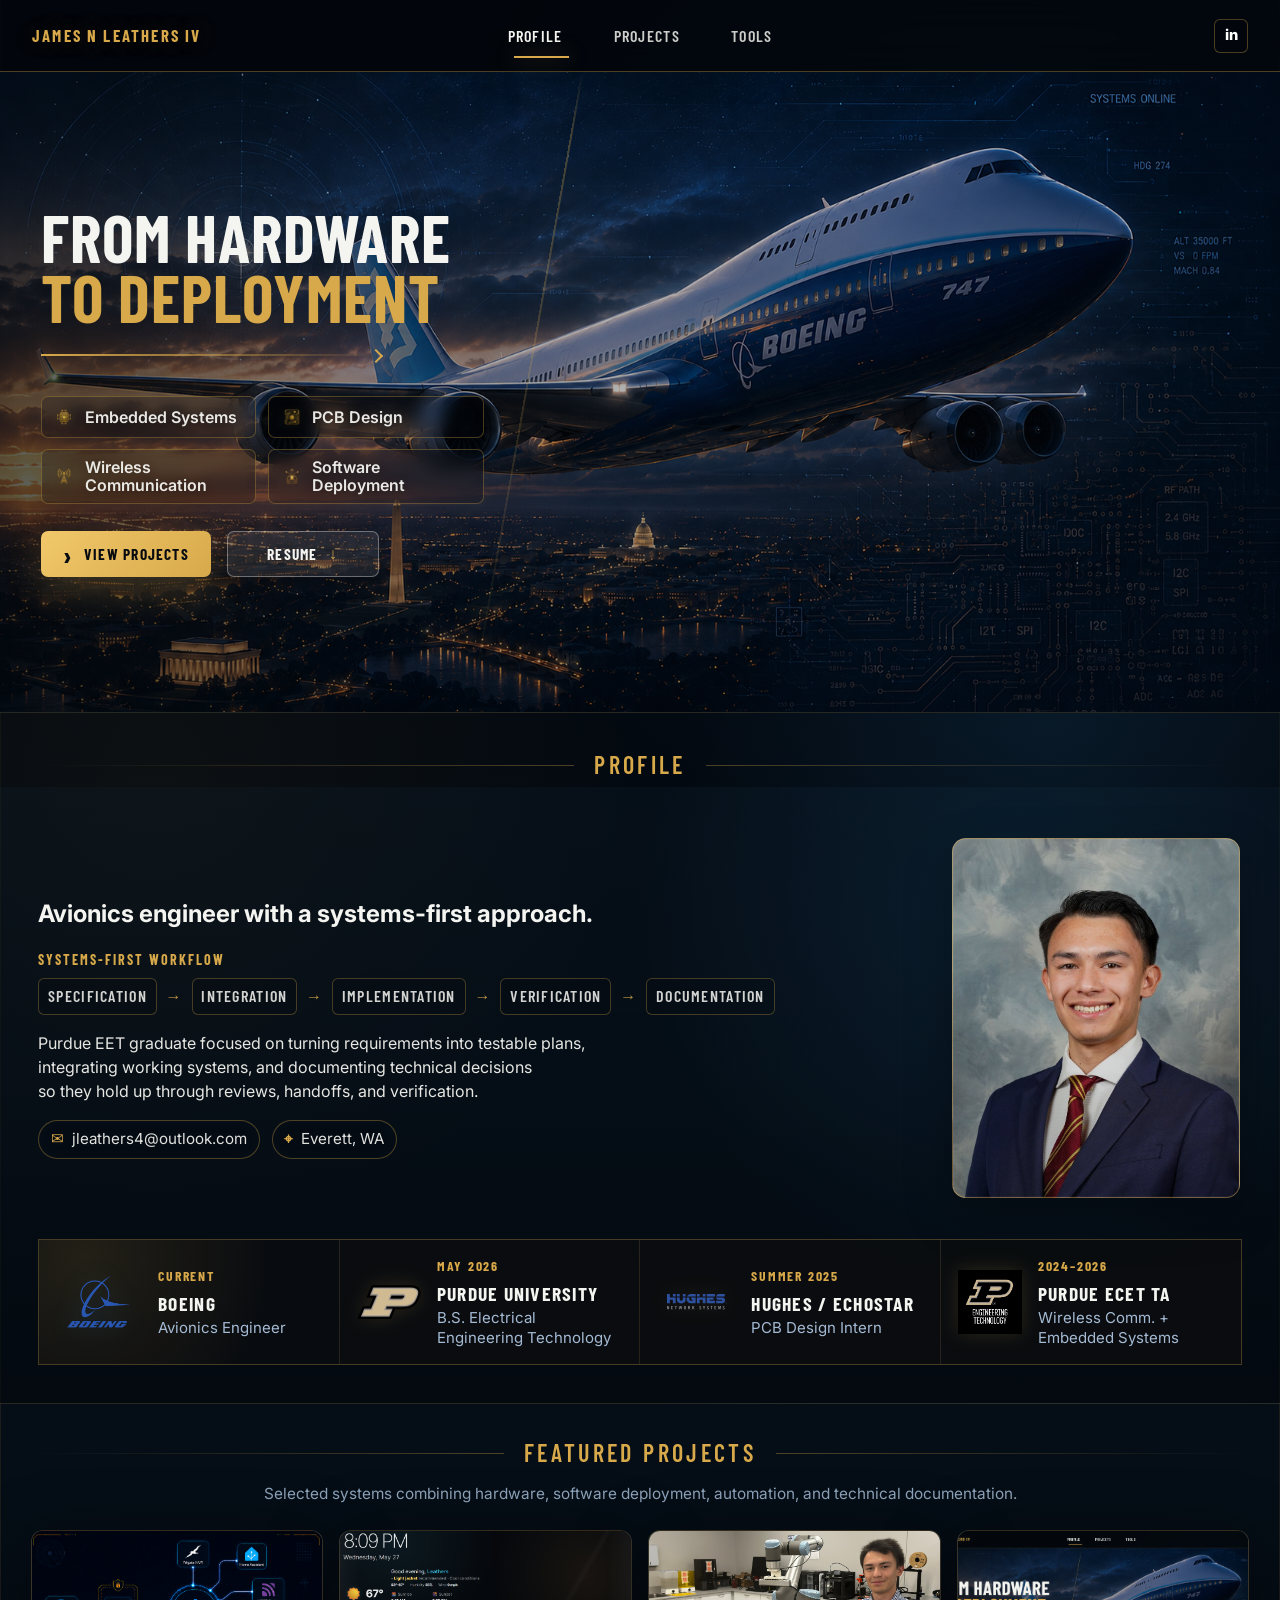
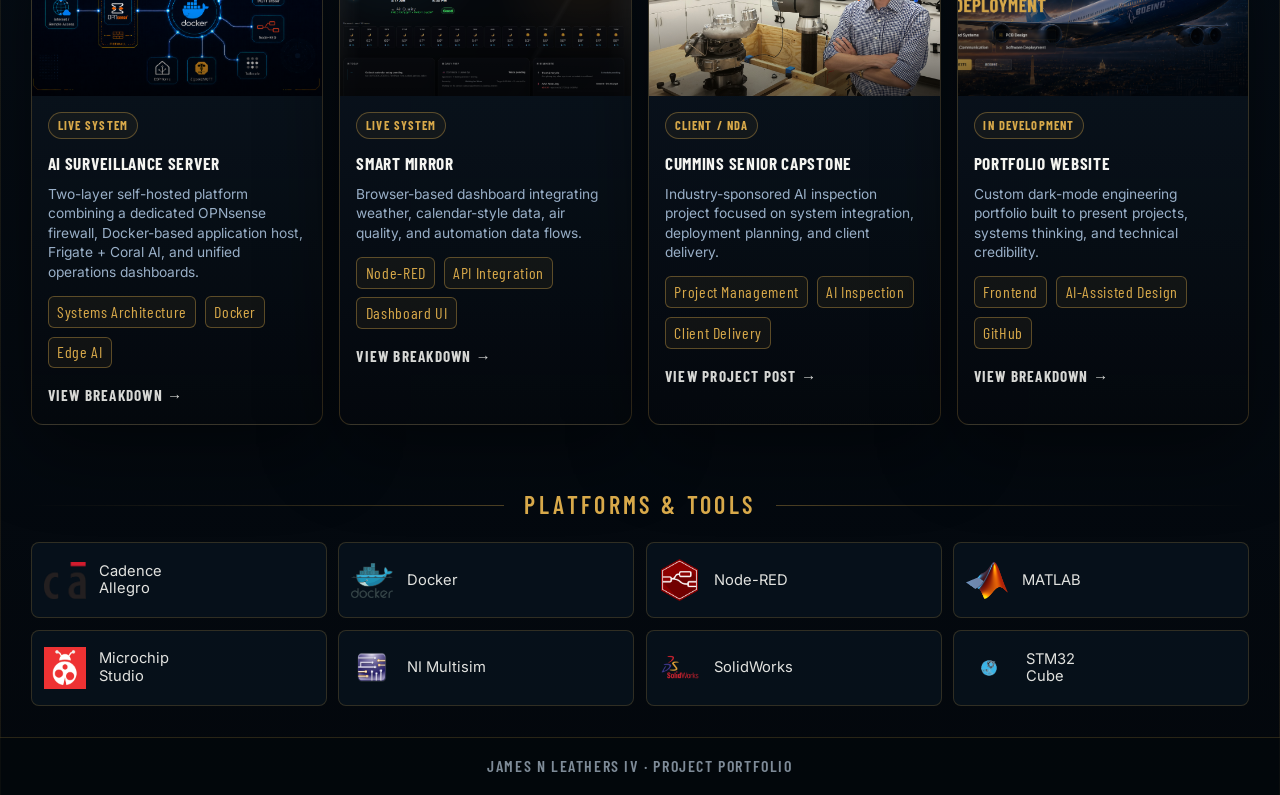
==== commit ab9c431f: "Add files via upload" ====
--- a/index.html
+++ b/index.html
@@ -9,6 +9,12 @@
   <link rel="preconnect" href="https://fonts.googleapis.com">
   <link rel="preconnect" href="https://fonts.gstatic.com" crossorigin>
   <link href="https://fonts.googleapis.com/css2?family=Barlow+Condensed:wght@500;600;700&family=Inter:wght@400;500;600;700&display=swap" rel="stylesheet">
+  <!-- Cloudflare Web Analytics
+       Replace CLOUDFLARE_WEB_ANALYTICS_TOKEN with the token from Cloudflare.
+       Cloudflare dashboard → Analytics & Logs → Web Analytics → Add site → Manual setup.
+  -->
+  <script defer src="https://static.cloudflareinsights.com/beacon.min.js"
+    data-cf-beacon='{"token":"CLOUDFLARE_WEB_ANALYTICS_TOKEN"}'></script>
 </head>
 <body>
   <div class="site-shell">
--- a/styles.css
+++ b/styles.css
@@ -1833,3 +1833,395 @@
     grid-row:1;
   }
 }
+
+
+/* =========================================================
+   Mobile responsive hardening
+   Keeps the desktop design intact while making the same URL
+   usable on phones.
+   ========================================================= */
+
+@media (max-width: 768px){
+  html{
+    scroll-padding-top: 0 !important;
+  }
+
+  body{
+    overflow-x:hidden !important;
+  }
+
+  .site-shell{
+    background:
+      linear-gradient(90deg,rgba(216,169,74,.08) 0 1px,transparent 1px calc(100% - 1px),rgba(216,169,74,.08) calc(100% - 1px) 100%);
+  }
+
+  /* Mobile header: natural document flow instead of sticky overlay */
+  .topbar{
+    position:relative !important;
+    top:auto !important;
+    z-index:50 !important;
+    height:auto !important;
+    min-height:0 !important;
+    display:grid !important;
+    grid-template-columns:minmax(0,1fr) auto !important;
+    grid-template-rows:auto auto !important;
+    align-items:center !important;
+    gap:.9rem 1rem !important;
+    padding:1rem 1.15rem .95rem !important;
+  }
+
+  .brand{
+    min-width:0 !important;
+  }
+
+  .brand-word{
+    display:block !important;
+    font-size:clamp(.92rem,4.2vw,1.05rem) !important;
+    line-height:1.05 !important;
+    letter-spacing:.10em !important;
+    white-space:nowrap !important;
+    overflow:hidden !important;
+    text-overflow:ellipsis !important;
+  }
+
+  .topbar .nav-icon{
+    grid-column:2 !important;
+    grid-row:1 !important;
+    justify-self:end !important;
+    width:42px !important;
+    height:42px !important;
+    color:#fff !important;
+    border-color:rgba(216,169,74,.55) !important;
+    border-radius:8px !important;
+    font-size:1rem !important;
+  }
+
+  .topbar .nav{
+    grid-column:1 / -1 !important;
+    grid-row:2 !important;
+    justify-self:center !important;
+    width:100% !important;
+    display:flex !important;
+    justify-content:center !important;
+    align-items:center !important;
+    gap:clamp(1.25rem,7vw,2.4rem) !important;
+    padding:.3rem 0 0 !important;
+    overflow:visible !important;
+  }
+
+  .topbar .nav a{
+    padding:.35rem 0 .65rem !important;
+    font-size:clamp(1rem,5vw,1.22rem) !important;
+    line-height:1 !important;
+    letter-spacing:.08em !important;
+    white-space:nowrap !important;
+  }
+
+  .topbar .nav a.active:after,
+  .topbar .nav a:hover:after{
+    bottom:.16rem !important;
+    left:10% !important;
+    right:10% !important;
+  }
+
+  #profile,
+  #projects,
+  #tools{
+    scroll-margin-top:1rem !important;
+  }
+
+  /* Hero */
+  .hero.hero-with-background,
+  .hero{
+    min-height:auto !important;
+    display:block !important;
+    overflow:hidden !important;
+  }
+
+  .hero-background{
+    background-position:58% center !important;
+    opacity:.95 !important;
+  }
+
+  .hero-copy{
+    width:100% !important;
+    min-height:auto !important;
+    padding:clamp(3.25rem,12vw,4.5rem) 1.35rem 3rem !important;
+  }
+
+  .hero-copy:before{
+    background:
+      linear-gradient(90deg,rgba(3,7,12,.86) 0%,rgba(3,7,12,.48) 58%,rgba(3,7,12,.20) 100%),
+      radial-gradient(circle at 0% 50%,rgba(216,169,74,.13),transparent 17rem) !important;
+  }
+
+  .eyebrow{
+    font-size:.88rem !important;
+    margin-bottom:.8rem !important;
+  }
+
+  h1,
+  .hero-positioning{
+    font-size:clamp(3.9rem,16vw,5.8rem) !important;
+    line-height:.86 !important;
+    max-width:100% !important;
+  }
+
+  .rule{
+    width:100% !important;
+    margin:1.45rem 0 1.35rem !important;
+  }
+
+  .focus-grid{
+    grid-template-columns:1fr !important;
+    width:100% !important;
+    max-width:100% !important;
+    gap:.7rem !important;
+  }
+
+  .focus-grid span{
+    min-height:58px !important;
+    justify-content:flex-start !important;
+    padding:.78rem 1rem !important;
+    font-size:clamp(1.05rem,4.5vw,1.25rem) !important;
+  }
+
+  .focus-grid .focus-icon{
+    width:24px !important;
+    height:24px !important;
+    min-width:24px !important;
+  }
+
+  .hero-actions{
+    display:grid !important;
+    grid-template-columns:1fr 1fr !important;
+    gap:.8rem !important;
+    margin-top:1.3rem !important;
+  }
+
+  .btn{
+    width:100% !important;
+    min-width:0 !important;
+    min-height:56px !important;
+    padding:0 1rem !important;
+    font-size:1.06rem !important;
+  }
+
+  .hero-visual{
+    display:none !important;
+  }
+
+  /* Section titles */
+  .section-title,
+  .profile-title-wrap .section-title{
+    display:flex !important;
+    align-items:center !important;
+    gap:.75rem !important;
+    margin-bottom:1.2rem !important;
+  }
+
+  .section-title h2{
+    font-size:clamp(1.7rem,8vw,2.25rem) !important;
+    white-space:nowrap !important;
+  }
+
+  .profile-title-wrap{
+    padding:2.35rem 1.35rem .35rem !important;
+  }
+
+  /* Profile */
+  .profile-snapshot,
+  .profile-snapshot.integrated-profile,
+  .integrated-profile{
+    display:grid !important;
+    grid-template-columns:1fr !important;
+    grid-template-areas:"text" "photo" "timeline" !important;
+    gap:1.5rem !important;
+    padding:1.25rem 1.35rem 2.6rem !important;
+  }
+
+  .profile-main{
+    grid-area:text !important;
+  }
+
+  .profile-main h2,
+  .integrated-profile .profile-main h2{
+    font-size:clamp(1.65rem,7vw,2.15rem) !important;
+    line-height:1.14 !important;
+  }
+
+  .workflow-block{
+    display:block !important;
+    margin:1rem 0 1.15rem !important;
+  }
+
+  .method-line{
+    display:flex !important;
+    flex-wrap:wrap !important;
+    gap:.48rem .45rem !important;
+    align-items:center !important;
+  }
+
+  .method-line span{
+    padding:.42rem .55rem !important;
+    font-size:.9rem !important;
+  }
+
+  .method-line i{
+    display:none !important;
+  }
+
+  .integrated-profile .profile-main > p,
+  .profile-main p{
+    font-size:1.02rem !important;
+    line-height:1.55 !important;
+    max-width:100% !important;
+  }
+
+  .integrated-profile .profile-main > p br,
+  .profile-main p br{
+    display:none !important;
+  }
+
+  .profile-contact-row{
+    display:flex !important;
+    flex-direction:column !important;
+    align-items:stretch !important;
+    gap:.7rem !important;
+    margin-top:1.05rem !important;
+  }
+
+  .profile-contact-row a,
+  .profile-contact-row > span{
+    width:100% !important;
+    justify-content:flex-start !important;
+    min-height:46px !important;
+    font-size:1rem !important;
+  }
+
+  .profile-photo-card{
+    grid-area:photo !important;
+    justify-self:center !important;
+    width:100% !important;
+    max-width:420px !important;
+  }
+
+  .profile-photo-placeholder{
+    width:100% !important;
+    aspect-ratio:4/5 !important;
+    min-height:0 !important;
+    border-radius:14px !important;
+    background-position:center 8% !important;
+  }
+
+  .experience-timeline{
+    grid-area:timeline !important;
+    display:grid !important;
+    grid-template-columns:1fr !important;
+    width:100% !important;
+    margin-top:.5rem !important;
+  }
+
+  .experience-item{
+    min-height:0 !important;
+    padding:1rem !important;
+    display:grid !important;
+    grid-template-columns:74px minmax(0,1fr) !important;
+    gap:1rem !important;
+    align-items:center !important;
+  }
+
+  .timeline-logo{
+    width:64px !important;
+    height:64px !important;
+    flex-basis:64px !important;
+    object-fit:contain !important;
+  }
+
+  /* Projects */
+  .projects-section{
+    padding:2.5rem 1.35rem 3rem !important;
+  }
+
+  .project-grid{
+    grid-template-columns:1fr !important;
+    gap:1.1rem !important;
+  }
+
+  .project-card,
+  .project-link-card{
+    min-height:0 !important;
+  }
+
+  .project-art,
+  .project-card img,
+  .project-media img{
+    height:auto !important;
+    min-height:0 !important;
+    aspect-ratio:16/9 !important;
+    object-fit:cover !important;
+  }
+
+  .project-body{
+    padding:1.1rem !important;
+  }
+
+  .project-body h3{
+    font-size:1.35rem !important;
+  }
+
+  /* Tools */
+  .tools-section{
+    padding:2.5rem 1.35rem 3rem !important;
+  }
+
+  .logo-tool-grid,
+  .tools-grid{
+    grid-template-columns:1fr !important;
+    gap:.85rem !important;
+  }
+
+  .logo-tool{
+    min-height:86px !important;
+    padding:1rem !important;
+  }
+
+  .tool-logo-wrap{
+    width:68px !important;
+    height:58px !important;
+  }
+
+  .tool-logo-wrap img{
+    max-width:62px !important;
+    max-height:52px !important;
+    object-fit:contain !important;
+  }
+
+  .logo-tool span,
+  .tool-name{
+    font-size:1.08rem !important;
+  }
+
+  .footer{
+    padding:1rem 1.35rem calc(1rem + env(safe-area-inset-bottom)) !important;
+    text-align:center !important;
+  }
+}
+
+@media (max-width: 420px){
+  .hero-actions{
+    grid-template-columns:1fr !important;
+  }
+
+  .brand-word{
+    font-size:.9rem !important;
+  }
+
+  .topbar .nav{
+    gap:1.05rem !important;
+  }
+
+  .topbar .nav a{
+    font-size:1.03rem !important;
+  }
+}
